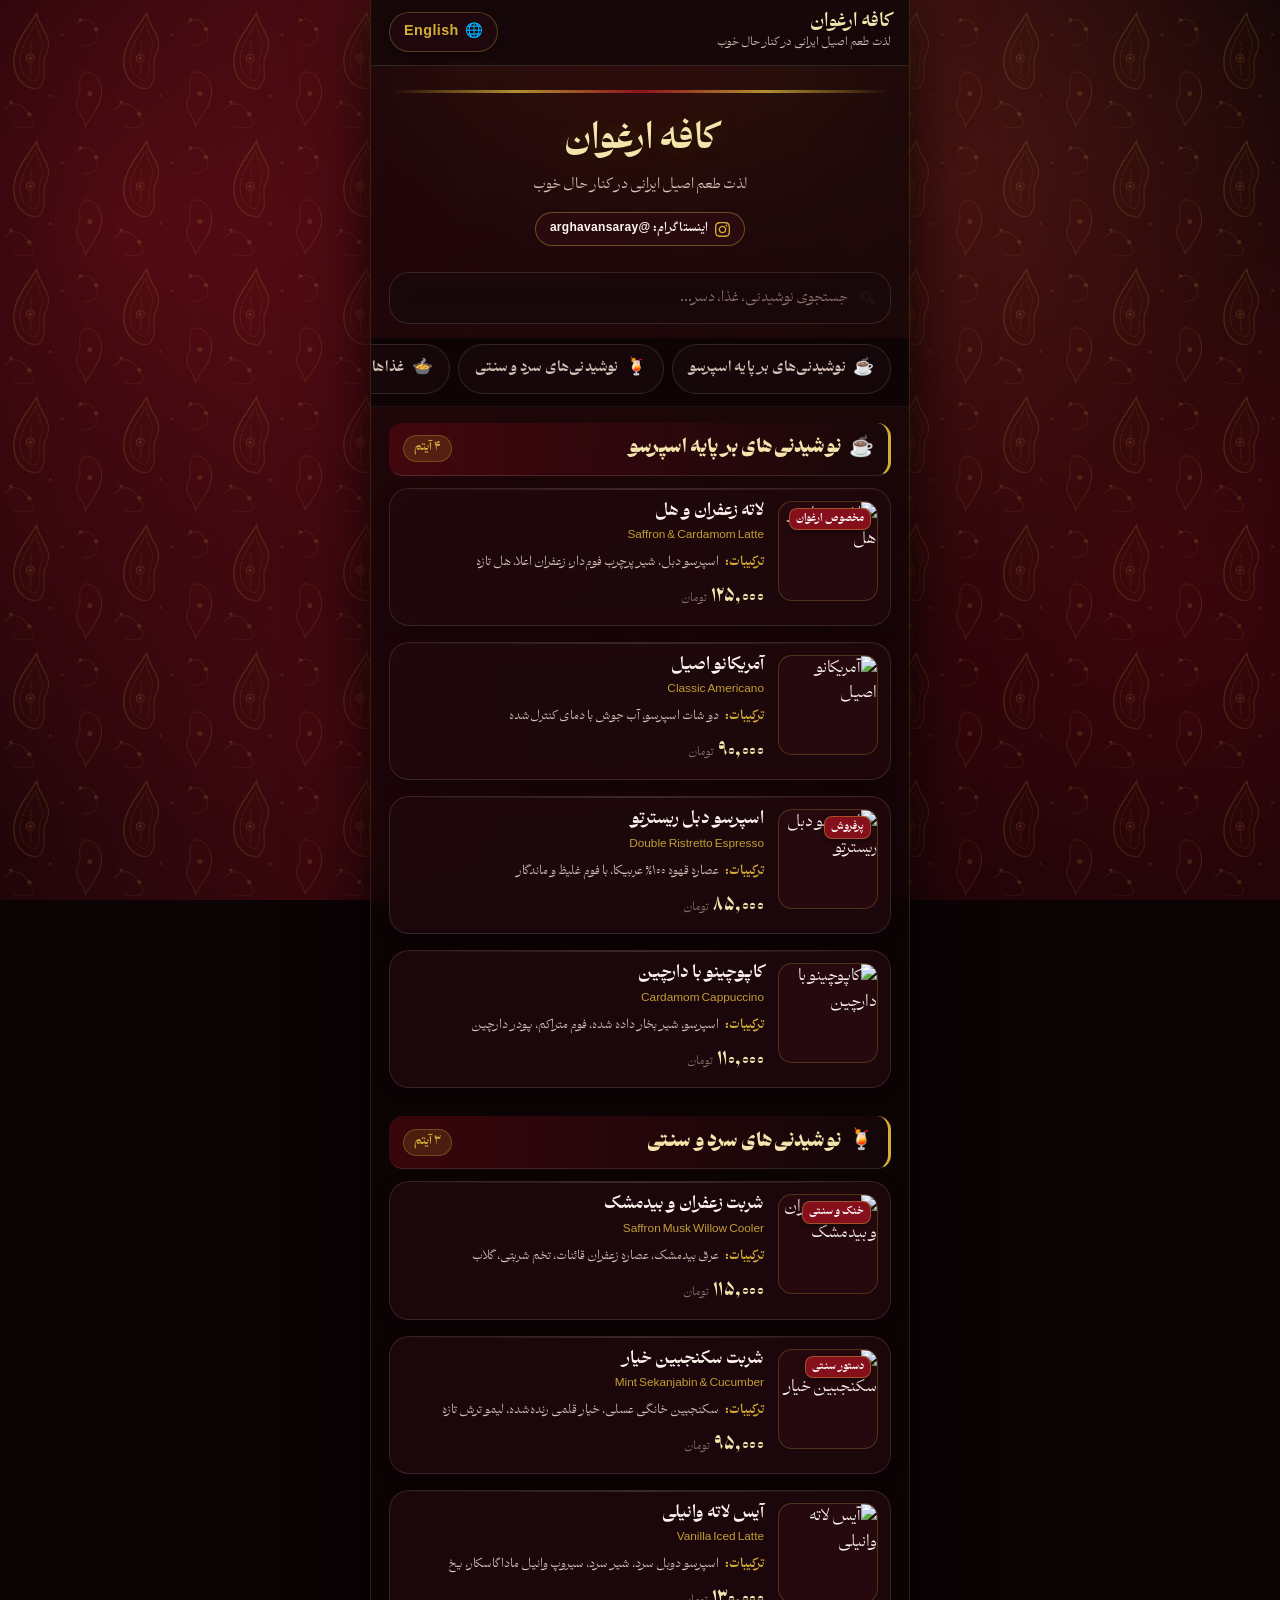
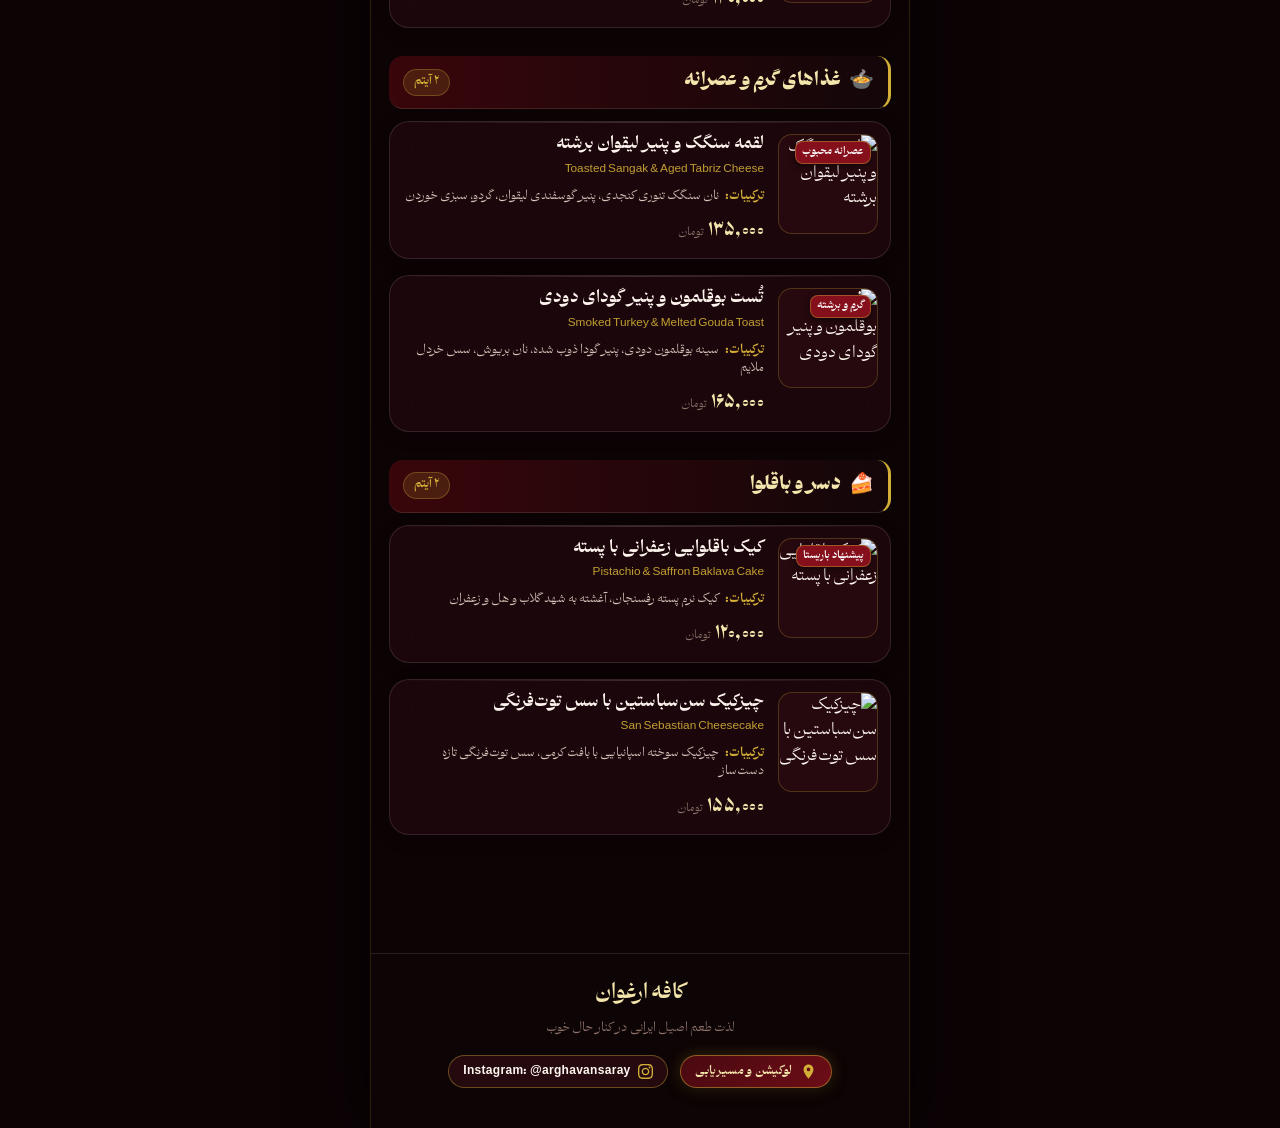
==== index.html @ 15cadba4 "first commit" ====
<!DOCTYPE html>
<html lang="fa" dir="rtl">

<head>
  <meta charset="UTF-8">
  <meta name="viewport" content="width=device-width, initial-scale=1.0, maximum-scale=1.0, user-scalable=no">
  <title>کافه ارغوان</title>
  <meta name="description"
    content="منوی دیجیتال کافه ارغوان با الهام از اصالت فرش لاکی و هنر سنتی ایرانی در قالبی مدرن و شیشه‌ای، دوزبانه">
  <meta name="theme-color" content="#7A0C16">

  <link rel="stylesheet" href="style.css">
</head>

<body>

  <!-- Persian Carpet Subtle Background Texture & Ambient Glow -->
  <div class="carpet-pattern-overlay"></div>
  <div class="toranj-glow"></div>

  <!-- Mobile-First App Container -->
  <div class="app-container">

    <!-- Top Sticky Bar (فقط سوییچ زبان و برند، بدون هیچ دکمه ادمینی) -->
    <header class="top-nav" id="topNav">
      <div class="brand-minimal">
        <div>
          <div class="brand-title display-title" id="brandTitle">کافه ارغوان</div>
          <div class="brand-subtitle" id="brandSubtitle">طعم اصیل ایرانی در قالبی نوین</div>
        </div>
      </div>

      <div class="nav-actions">
        <!-- Bilingual Switcher -->
        <button class="btn-glass lang-toggle-btn" id="langToggleBtn" title="تغییر زبان / Switch Language">
          English
        </button>
      </div>
    </header>

    <!-- Hero Showcase Section -->
    <section class="hero-section">
      <div class="hero-carpet-border"></div>

      <h1 class="hero-title display-title" id="heroTitle">کافه ارغوان</h1>
      <p class="hero-desc" id="heroDesc">
        لذت طعم اصیل ایرانی در کنار حال خوب
      </p>

      <div class="hero-badges">
        <a href="https://instagram.com/arghavansaray" target="_blank" rel="noopener noreferrer"
          class="info-pill instagram-pill" id="heroInstagramLink" style="text-decoration: none; color: inherit;">
          <svg viewBox="0 0 24 24">
            <path
              d="M12 2.163c3.204 0 3.584.012 4.85.07 3.252.148 4.771 1.691 4.919 4.919.058 1.265.069 1.645.069 4.849 0 3.205-.012 3.584-.069 4.849-.149 3.225-1.664 4.771-4.919 4.919-1.266.058-1.644.07-4.85.07-3.204 0-3.584-.012-4.849-.07-3.26-.149-4.771-1.699-4.919-4.92-.058-1.265-.07-1.644-.07-4.849 0-3.204.013-3.583.07-4.849.149-3.227 1.664-4.771 4.919-4.919 1.266-.057 1.645-.069 4.849-.069zm0-2.163c-3.259 0-3.667.014-4.947.072-4.358.2-6.78 2.618-6.98 6.98-.059 1.281-.073 1.689-.073 4.948 0 3.259.014 3.668.072 4.948.2 4.358 2.618 6.78 6.98 6.98 1.281.058 1.689.072 4.948.072 3.259 0 3.668-.014 4.948-.072 4.354-.2 6.782-2.618 6.979-6.98.059-1.28.073-1.689.073-4.948 0-3.259-.014-3.667-.072-4.947-.196-4.354-2.617-6.78-6.979-6.98-1.281-.059-1.69-.073-4.949-.073zm0 5.838c-3.403 0-6.162 2.759-6.162 6.162s2.759 6.163 6.162 6.163 6.162-2.759 6.162-6.163c0-3.403-2.759-6.162-6.162-6.162zm0 10.162c-2.209 0-4-1.79-4-4 0-2.209 1.791-4 4-4s4 1.791 4 4c0 2.21-1.791 4-4 4zm6.406-11.845c-.796 0-1.441.645-1.441 1.44s.645 1.44 1.441 1.44c.795 0 1.439-.645 1.439-1.44s-.644-1.44-1.439-1.44z" />
          </svg>
          <span id="heroInstagramText">اینستاگرام: arghavansaray@</span>
        </a>
      </div>
    </section>

    <!-- Search Input Bar -->
    <div class="search-container">
      <div class="search-input-wrapper">
        <svg viewBox="0 0 24 24">
          <path
            d="M15.5 14h-.79l-.28-.27A6.471 6.471 0 0 0 16 9.5 6.5 6.5 0 1 0 9.5 16c1.61 0 3.09-.59 4.23-1.57l.27.28v.79l5 4.99L20.49 19l-4.99-5zm-6 0C7.01 14 5 11.99 5 9.5S7.01 5 9.5 5 14 7.01 14 9.5 11.99 14 9.5 14z" />
        </svg>
        <input type="text" id="searchInput" class="search-input" placeholder="جستجوی نوشیدنی، غذا، دسر..."
          autocomplete="off">
        <button class="search-clear-btn" id="searchClearBtn" title="پاک کردن جستجو">✕</button>
      </div>
    </div>

    <!-- Sticky Horizontal Category Navigation (Smooth scroll to section) -->
    <div class="categories-wrapper">
      <div class="categories-scroll" id="categoriesScroll">
        <!-- Rendered dynamically -->
      </div>
    </div>

    <!-- Main Categorized Menu Sections (همه محصولات زیر دسته اختصاصی خود در صفحه اصلی) -->
    <main class="menu-section" id="menuSectionsContainer">
      <!-- Injected by app.js grouped by category -->
    </main>

    <!-- Footer Information -->
    <footer class="footer-section">
      <div class="footer-logo display-title">کافه ارغوان</div>
      <p class="footer-info" id="footerNote">لذت طعم اصیل ایرانی در کنار حال خوب</p>
      <div class="footer-links">
        <a href="https://maps.app.goo.gl/wM8R81JvMeoYVUBDA?g_st=ac" target="_blank" rel="noopener noreferrer"
          class="info-pill location-pill" style="text-decoration: none;" id="footerLocationBtn">
          <svg viewBox="0 0 24 24">
            <path d="M12 2C8.13 2 5 5.13 5 9c0 5.25 7 13 7 13s7-7.75 7-13c0-3.87-3.13-7-7-7zm0 9.5c-1.38 0-2.5-1.12-2.5-2.5s1.12-2.5 2.5-2.5 2.5 1.12 2.5 2.5-1.12 2.5-2.5 2.5z"/>
          </svg>
          <span id="footerLocationText">مسیریابی و لوکیشن کافه</span>
        </a>
        <a href="https://instagram.com/arghavansaray" target="_blank" rel="noopener noreferrer"
          class="info-pill instagram-pill" style="text-decoration: none; color: inherit;">
          <svg viewBox="0 0 24 24">
            <path
              d="M12 2.163c3.204 0 3.584.012 4.85.07 3.252.148 4.771 1.691 4.919 4.919.058 1.265.069 1.645.069 4.849 0 3.205-.012 3.584-.069 4.849-.149 3.225-1.664 4.771-4.919 4.919-1.266.058-1.644.07-4.85.07-3.204 0-3.584-.012-4.849-.07-3.26-.149-4.771-1.699-4.919-4.92-.058-1.265-.07-1.644-.07-4.849 0-3.204.013-3.583.07-4.849.149-3.227 1.664-4.771 4.919-4.919 1.266-.057 1.645-.069 4.849-.069zm0-2.163c-3.259 0-3.667.014-4.947.072-4.358.2-6.78 2.618-6.98 6.98-.059 1.281-.073 1.689-.073 4.948 0 3.259.014 3.668.072 4.948.2 4.358 2.618 6.78 6.98 6.98 1.281.058 1.689.072 4.948.072 3.259 0 3.668-.014 4.948-.072 4.354-.2 6.782-2.618 6.979-6.98.059-1.28.073-1.689.073-4.948 0-3.259-.014-3.667-.072-4.947-.196-4.354-2.617-6.78-6.979-6.98-1.281-.059-1.69-.073-4.949-.073zm0 5.838c-3.403 0-6.162 2.759-6.162 6.162s2.759 6.163 6.162 6.163 6.162-2.759 6.162-6.163c0-3.403-2.759-6.162-6.162-6.162zm0 10.162c-2.209 0-4-1.79-4-4 0-2.209 1.791-4 4-4s4 1.791 4 4c0 2.21-1.791 4-4 4zm6.406-11.845c-.796 0-1.441.645-1.441 1.44s.645 1.44 1.441 1.44c.795 0 1.439-.645 1.439-1.44s-.644-1.44-1.439-1.44z" />
          </svg>
          <span id="footerInstagramText">Instagram: @arghavansaray</span>
        </a>
      </div>
    </footer>

  </div>

  <!-- Toast Notification Container -->
  <div class="toast-container" id="toastContainer"></div>

  <!-- Scripts -->
  <script src="data.js"></script>
  <script src="app.js"></script>
</body>

</html>
---- style.css ----
/* ==========================================================================
   Café Arghavan - Custom Local Font Families (Abar Font Suite)
   ========================================================================== */

@font-face {
  font-family: 'Abar';
  src: url('font/AbarHighNoEn-Regular.woff2') format('woff2');
  font-weight: 400;
  font-style: normal;
  font-display: swap;
}

@font-face {
  font-family: 'Abar';
  src: url('font/AbarHighNoEn-Bold.woff2') format('woff2');
  font-weight: 700;
  font-style: normal;
  font-display: swap;
}

@font-face {
  font-family: 'Abar';
  src: url('font/AbarHighNoEn-ExtraBold.woff2') format('woff2');
  font-weight: 800;
  font-style: normal;
  font-display: swap;
}

@font-face {
  font-family: 'Abar';
  src: url('font/AbarHighNoEn-Black.woff2') format('woff2');
  font-weight: 900;
  font-style: normal;
  font-display: swap;
}

:root {
  /* Color Palette: Persian Lacquer Rug (فرش لاکی), Crimson & Antique Gold */
  --lacquer-deep: #380307;
  --lacquer-rich: #650912;
  --lacquer-primary: #85101c;
  --lacquer-crimson: #a31524;
  --lacquer-glow: rgba(163, 21, 36, 0.45);
  
  --gold-antique: #D4AF37;
  --gold-light: #F3E5AB;
  --gold-glow: rgba(212, 175, 55, 0.35);
  --gold-border: rgba(212, 175, 55, 0.3);

  --dark-bg: #0d0405;
  --dark-surface: #150608;
  --dark-card: rgba(28, 8, 12, 0.72);
  --dark-glass: rgba(38, 10, 16, 0.65);
  --glass-stroke: rgba(255, 235, 220, 0.12);
  --glass-highlight: rgba(255, 255, 255, 0.08);

  --text-main: #FFF7F0;
  --text-muted: #D8C3BA;
  --text-faint: #8E736A;
  
  --badge-bg: rgba(163, 21, 36, 0.88);
  --badge-text: #FFF3EB;

  --radius-sm: 8px;
  --radius-md: 14px;
  --radius-lg: 20px;
  --radius-xl: 28px;
  --radius-full: 9999px;

  /* Exclusive Custom Fonts */
  --font-fa: 'Abar', -apple-system, BlinkMacSystemFont, 'Segoe UI', sans-serif;
  --font-en: 'Abar', -apple-system, BlinkMacSystemFont, 'Segoe UI', sans-serif;
  --font-display-fa: 'Abar', -apple-system, BlinkMacSystemFont, sans-serif;
  --font-display-en: 'Abar', -apple-system, BlinkMacSystemFont, sans-serif;

  --shadow-subtle: 0 4px 20px rgba(0, 0, 0, 0.4);
  --shadow-glass: 0 8px 32px 0 rgba(0, 0, 0, 0.55);
  --shadow-glow: 0 0 25px rgba(163, 21, 36, 0.35);
  --shadow-gold-glow: 0 0 15px rgba(212, 175, 55, 0.25);

  --transition-fast: 0.2s cubic-bezier(0.4, 0, 0.2, 1);
  --transition-normal: 0.35s cubic-bezier(0.4, 0, 0.2, 1);
  --transition-spring: 0.5s cubic-bezier(0.175, 0.885, 0.32, 1.275);
}

/* Base Reset & Typography */
* {
  margin: 0;
  padding: 0;
  box-sizing: border-box;
  -webkit-tap-highlight-color: transparent;
}

html {
  font-size: 16px;
  scroll-behavior: smooth;
}

body {
  background-color: #0c0305;
  color: var(--text-main);
  font-family: var(--font-fa);
  line-height: 1.6;
  min-height: 100vh;
  overflow-x: hidden;
  position: relative;
  background-image: 
    radial-gradient(circle at 50% 0%, rgba(168, 24, 40, 0.45) 0%, transparent 60%),
    radial-gradient(circle at 10% 25%, rgba(133, 16, 28, 0.5) 0%, transparent 45%),
    radial-gradient(circle at 90% 65%, rgba(101, 9, 18, 0.55) 0%, transparent 50%),
    radial-gradient(circle at 30% 85%, rgba(150, 18, 32, 0.4) 0%, transparent 55%),
    radial-gradient(circle at 75% 20%, rgba(212, 175, 55, 0.1) 0%, transparent 40%);
  background-attachment: fixed;
}

/* Persian Termeh Pattern Overlay (پترن اصیل پارچه ترمه یزد، بته جقه با سِروِ خمیده و گل‌های ختایی طلایی بر بستر لاکی) */
.carpet-pattern-overlay {
  position: fixed;
  top: 0;
  left: 0;
  right: 0;
  bottom: 0;
  pointer-events: none;
  z-index: 0;
  opacity: 0.16;
  background-image: url("data:image/svg+xml,%3Csvg width='120' height='140' viewBox='0 0 120 140' xmlns='http://www.w3.org/2000/svg'%3E%3Cdefs%3E%3ClinearGradient id='goldGlow' x1='0%25' y1='0%25' x2='100%25' y2='100%25'%3E%3Cstop offset='0%25' stop-color='%23F5D061' /%3E%3Cstop offset='50%25' stop-color='%23D4AF37' /%3E%3Cstop offset='100%25' stop-color='%23AA7A1E' /%3E%3C/linearGradient%3E%3C/defs%3E%3Cg fill='none' stroke='url(%23goldGlow)' stroke-linecap='round' stroke-linejoin='round'%3E%3C!-- Main Boteh Jegheh 1 --%3E%3Cg transform='translate(15, 12)'%3E%3Cpath d='M25,85 C10,85 0,72 0,55 C0,34 16,18 25,2 C27,20 45,28 35,48 C30,58 35,68 33,74 C31,80 28,85 25,85 Z' stroke-width='1.5' fill='rgba(212,175,55,0.06)' /%3E%3C!-- Inner Paisley Curvature --%3E%3Cpath d='M24,76 C14,76 7,66 7,54 C7,38 18,25 24,12 C25,24 36,32 29,48 C26,55 29,64 28,68 C27,72 25,76 24,76 Z' stroke-width='1' stroke-dasharray='3,2' opacity='0.85' /%3E%3C!-- Core Rosette --%3E%3Ccircle cx='18' cy='52' r='4.5' fill='rgba(224,49,68,0.35)' stroke-width='1.2' /%3E%3Ccircle cx='18' cy='52' r='1.5' fill='%23F5D061' /%3E%3Cpath d='M18,34 Q21,42 18,46' stroke-width='1' opacity='0.7' /%3E%3Cpath d='M18,58 Q20,66 18,70' stroke-width='1' opacity='0.7' /%3E%3C/g%3E%3C!-- Alternating Inverted Smaller Boteh --%3E%3Cg transform='translate(75, 75) scale(0.72) rotate(180 25 45)'%3E%3Cpath d='M25,85 C10,85 0,72 0,55 C0,34 16,18 25,2 C27,20 45,28 35,48 C30,58 35,68 33,74 C31,80 28,85 25,85 Z' stroke-width='1.4' fill='rgba(180,25,45,0.18)' /%3E%3Ccircle cx='18' cy='52' r='3.5' fill='%23D4AF37' stroke-width='1' /%3E%3C/g%3E%3C!-- Delicate Persian Floral & Eslimi Vine Sprigs --%3E%3Cpath d='M85,25 Q98,15 105,32 T90,50' stroke-width='1.1' opacity='0.65' /%3E%3Ccircle cx='105' cy='32' r='2' fill='%23F5D061' /%3E%3Ccircle cx='88' cy='22' r='1.5' fill='%23F5D061' /%3E%3Cpath d='M5,120 Q18,105 32,125 T15,138' stroke-width='1.1' opacity='0.65' /%3E%3Ccircle cx='32' cy='125' r='2' fill='%23F5D061' /%3E%3Ccircle cx='12' cy='112' r='1.5' fill='%23F5D061' /%3E%3C!-- Subtle Termeh Dot Accents --%3E%3Ccircle cx='68' cy='38' r='1' fill='%23F5D061' opacity='0.8' /%3E%3Ccircle cx='55' cy='105' r='1' fill='%23F5D061' opacity='0.8' /%3E%3C/g%3E%3C/svg%3E");
  background-size: 110px 128px;
}

/* Persian Toranj Top Glow */
.toranj-glow {
  position: fixed;
  top: -120px;
  left: 50%;
  transform: translateX(-50%);
  width: 580px;
  height: 340px;
  background: radial-gradient(ellipse at center, rgba(185, 22, 42, 0.5) 0%, rgba(212, 175, 55, 0.18) 45%, transparent 70%);
  filter: blur(48px);
  pointer-events: none;
  z-index: 0;
}

/* Language direction attributes */
body[dir="ltr"] {
  font-family: var(--font-en);
}

body[dir="ltr"] .display-title {
  font-family: var(--font-display-en);
  letter-spacing: 1px;
}

body[dir="rtl"] .display-title {
  font-family: var(--font-display-fa);
}

/* Mobile Application Frame */
.app-container {
  position: relative;
  z-index: 1;
  max-width: 540px; /* Perfect golden ratio for mobile & tablet presentation */
  margin: 0 auto;
  min-height: 100vh;
  display: flex;
  flex-direction: column;
  box-shadow: 0 0 60px rgba(0, 0, 0, 0.85);
  background: rgba(14, 5, 6, 0.7);
  backdrop-filter: blur(10px);
  -webkit-backdrop-filter: blur(10px);
  border-left: 1px solid rgba(212, 175, 55, 0.15);
  border-right: 1px solid rgba(212, 175, 55, 0.15);
}

/* Top Sticky Navigation Bar */
.top-nav {
  position: sticky;
  top: 0;
  z-index: 40;
  padding: 12px 18px;
  display: flex;
  align-items: center;
  justify-content: space-between;
  background: rgba(23, 9, 11, 0.85);
  backdrop-filter: blur(20px);
  -webkit-backdrop-filter: blur(20px);
  border-bottom: 1px solid var(--glass-stroke);
  transition: var(--transition-normal);
}

.top-nav.scrolled {
  border-bottom-color: var(--gold-border);
  box-shadow: var(--shadow-glass);
}

.brand-minimal {
  display: flex;
  align-items: center;
  gap: 10px;
}

.toranj-icon-badge {
  width: 38px;
  height: 38px;
  border-radius: var(--radius-md);
  background: linear-gradient(135deg, var(--lacquer-rich), var(--lacquer-deep));
  border: 1px solid var(--gold-antique);
  display: flex;
  align-items: center;
  justify-content: center;
  box-shadow: var(--shadow-gold-glow);
}

.toranj-icon-badge svg {
  width: 22px;
  height: 22px;
  fill: var(--gold-antique);
}

.brand-title {
  font-size: 1.15rem;
  font-weight: 700;
  color: var(--gold-light);
  line-height: 1.2;
}

.brand-subtitle {
  font-size: 0.72rem;
  color: var(--text-muted);
}

.nav-actions {
  display: flex;
  align-items: center;
  gap: 8px;
}

/* Modern Glass Buttons */
.btn-glass {
  background: var(--dark-glass);
  border: 1px solid var(--glass-stroke);
  color: var(--text-main);
  padding: 6px 12px;
  border-radius: var(--radius-full);
  font-size: 0.82rem;
  font-weight: 600;
  cursor: pointer;
  display: inline-flex;
  align-items: center;
  gap: 6px;
  backdrop-filter: blur(12px);
  -webkit-backdrop-filter: blur(12px);
  transition: var(--transition-fast);
}

.btn-glass:hover, .btn-glass:active {
  background: rgba(148, 19, 32, 0.4);
  border-color: var(--gold-antique);
  color: var(--gold-light);
  transform: translateY(-1px);
}

.btn-icon-only {
  width: 38px;
  height: 38px;
  padding: 0;
  justify-content: center;
  border-radius: var(--radius-full);
}

/* Language Switcher Button */
.lang-toggle-btn {
  border-color: var(--gold-border);
  font-family: 'Abar', sans-serif !important;
  font-weight: 700 !important;
  font-size: 0.9rem !important;
  letter-spacing: 0.4px;
  color: var(--gold-antique);
  padding: 6px 14px;
  box-shadow: 0 2px 10px rgba(0, 0, 0, 0.35);
}

.lang-toggle-btn:hover, .lang-toggle-btn:active {
  background: rgba(148, 19, 32, 0.5);
  border-color: var(--gold-antique);
  color: var(--gold-light);
  transform: translateY(-1px);
  box-shadow: var(--shadow-gold-glow);
}

.admin-trigger-btn {
  position: relative;
}

.admin-trigger-btn::after {
  content: '';
  position: absolute;
  top: 4px;
  right: 4px;
  width: 7px;
  height: 7px;
  background: var(--gold-antique);
  border-radius: 50%;
  box-shadow: 0 0 8px var(--gold-antique);
}

/* Hero Section */
.hero-section {
  position: relative;
  padding: 24px 20px 18px;
  text-align: center;
  overflow: hidden;
}

.hero-carpet-border {
  height: 3px;
  width: 100%;
  background: linear-gradient(90deg, 
    transparent 0%, 
    var(--gold-antique) 25%, 
    var(--lacquer-crimson) 50%, 
    var(--gold-antique) 75%, 
    transparent 100%
  );
  margin-bottom: 20px;
  opacity: 0.8;
}

.hero-emblem {
  width: 72px;
  height: 72px;
  margin: 0 auto 12px;
  position: relative;
  display: flex;
  align-items: center;
  justify-content: center;
}

.hero-emblem::before {
  content: '';
  position: absolute;
  inset: 0;
  border-radius: 50%;
  border: 2px dashed var(--gold-border);
  animation: rotateSlow 24s linear infinite;
}

@keyframes rotateSlow {
  from { transform: rotate(0deg); }
  to { transform: rotate(360deg); }
}

.hero-emblem-inner {
  width: 58px;
  height: 58px;
  border-radius: 50%;
  background: radial-gradient(circle, var(--lacquer-rich) 0%, var(--lacquer-deep) 100%);
  border: 1px solid var(--gold-antique);
  display: flex;
  align-items: center;
  justify-content: center;
  box-shadow: var(--shadow-glow);
}

.hero-emblem-inner svg {
  width: 32px;
  height: 32px;
  fill: var(--gold-antique);
}

.hero-title {
  font-size: 2.2rem;
  color: var(--gold-light);
  margin-bottom: 6px;
  text-shadow: 0 2px 10px rgba(0, 0, 0, 0.7), 0 0 20px rgba(212, 175, 55, 0.3);
}

.hero-desc {
  font-size: 0.9rem;
  color: var(--text-muted);
  max-width: 340px;
  margin: 0 auto 16px;
  line-height: 1.5;
}

/* Quick Info Badges in Hero */
.hero-badges {
  display: flex;
  justify-content: center;
  flex-wrap: wrap;
  gap: 8px;
  margin-top: 10px;
}

.info-pill {
  font-size: 0.75rem;
  background: rgba(30, 10, 14, 0.7);
  border: 1px solid var(--glass-stroke);
  padding: 6px 14px;
  border-radius: var(--radius-full);
  color: var(--text-muted);
  display: inline-flex;
  align-items: center;
  gap: 7px;
  transition: var(--transition-fast);
}

.info-pill svg {
  width: 15px;
  height: 15px;
  fill: var(--gold-antique);
  transition: var(--transition-fast);
}

.instagram-pill {
  border-color: rgba(212, 175, 55, 0.4);
  background: rgba(45, 12, 18, 0.75);
  font-weight: 700;
  color: var(--gold-light);
  letter-spacing: 0.3px;
}

.instagram-pill:hover, .instagram-pill:active {
  background: linear-gradient(135deg, rgba(148, 19, 32, 0.8), rgba(212, 175, 55, 0.3));
  border-color: var(--gold-antique);
  color: #fff;
  transform: translateY(-2px);
  box-shadow: var(--shadow-glow);
}

.instagram-pill:hover svg {
  fill: #fff;
  transform: scale(1.1);
}

/* Search Bar Area */
.search-container {
  padding: 8px 18px 14px;
}

.search-input-wrapper {
  position: relative;
  display: flex;
  align-items: center;
}

.search-input-wrapper svg {
  position: absolute;
  width: 18px;
  height: 18px;
  fill: var(--text-faint);
  transition: var(--transition-fast);
}

body[dir="rtl"] .search-input-wrapper svg {
  right: 14px;
}

body[dir="ltr"] .search-input-wrapper svg {
  left: 14px;
}

.search-input {
  width: 100%;
  background: rgba(28, 10, 14, 0.7);
  border: 1px solid var(--glass-stroke);
  border-radius: var(--radius-lg);
  color: var(--text-main);
  font-size: 0.9rem;
  padding: 12px 42px;
  outline: none;
  backdrop-filter: blur(12px);
  -webkit-backdrop-filter: blur(12px);
  transition: var(--transition-fast);
  font-family: inherit;
}

.search-input:focus {
  border-color: var(--gold-antique);
  background: rgba(35, 12, 17, 0.9);
  box-shadow: 0 0 15px rgba(212, 175, 55, 0.2);
}

.search-input::placeholder {
  color: var(--text-faint);
}

.search-clear-btn {
  position: absolute;
  background: none;
  border: none;
  color: var(--text-faint);
  cursor: pointer;
  display: none;
  font-size: 1rem;
  padding: 4px 8px;
}

body[dir="rtl"] .search-clear-btn {
  left: 10px;
}

body[dir="ltr"] .search-clear-btn {
  right: 10px;
}

/* Categories Slider */
.categories-wrapper {
  position: sticky;
  top: 63px;
  z-index: 30;
  background: rgba(14, 5, 6, 0.88);
  backdrop-filter: blur(16px);
  -webkit-backdrop-filter: blur(16px);
  padding: 6px 0 12px;
  border-bottom: 1px solid rgba(255, 255, 255, 0.05);
}

.categories-scroll {
  display: flex;
  gap: 8px;
  overflow-x: auto;
  padding: 0 18px;
  scrollbar-width: none;
  -webkit-overflow-scrolling: touch;
}

.categories-scroll::-webkit-scrollbar {
  display: none;
}

.cat-pill {
  flex-shrink: 0;
  display: flex;
  align-items: center;
  gap: 7px;
  background: rgba(28, 10, 14, 0.7);
  border: 1px solid var(--glass-stroke);
  color: var(--text-muted);
  padding: 9px 16px;
  border-radius: var(--radius-full);
  font-family: 'Abar', sans-serif !important;
  font-size: 0.88rem;
  font-weight: 700;
  letter-spacing: 0.2px;
  cursor: pointer;
  transition: var(--transition-normal);
  white-space: nowrap;
}

.cat-pill .cat-icon {
  font-size: 1.05rem;
  display: inline-flex;
  align-items: center;
  justify-content: center;
}

.cat-pill .cat-icon img,
.cat-pill .cat-icon svg {
  width: 20px;
  height: 20px;
  object-fit: contain;
}

.cat-header-icon {
  font-size: 1.25rem;
  display: inline-flex;
  align-items: center;
  justify-content: center;
}

.cat-header-icon img,
.cat-header-icon svg {
  width: 24px;
  height: 24px;
  object-fit: contain;
}

.cat-pill:hover {
  border-color: rgba(212, 175, 55, 0.4);
  color: var(--text-main);
  background: rgba(45, 15, 22, 0.8);
}

.cat-pill.active {
  background: linear-gradient(135deg, var(--lacquer-rich), var(--lacquer-primary));
  border-color: var(--gold-antique);
  color: var(--gold-light);
  box-shadow: var(--shadow-glow);
  font-weight: 900;
}

/* Menu Items List */
.menu-section {
  padding: 16px 18px 90px;
  flex: 1;
}

.section-header {
  display: flex;
  align-items: center;
  justify-content: space-between;
  margin-bottom: 16px;
  padding-bottom: 8px;
  border-bottom: 1px dashed rgba(212, 175, 55, 0.2);
}

.section-title {
  font-size: 1.25rem;
  color: var(--gold-light);
  font-weight: 700;
}

.items-counter {
  font-size: 0.75rem;
  color: var(--gold-antique);
  background: rgba(212, 175, 55, 0.1);
  border: 1px solid var(--gold-border);
  padding: 2px 8px;
  border-radius: var(--radius-full);
}

.items-grid {
  display: flex;
  flex-direction: column;
  gap: 16px;
}

/* Glassmorphic Item Card */
.menu-card {
  position: relative;
  background: var(--dark-glass);
  border: 1px solid var(--glass-stroke);
  border-radius: var(--radius-lg);
  padding: 12px;
  display: flex;
  gap: 14px;
  backdrop-filter: blur(14px);
  -webkit-backdrop-filter: blur(14px);
  transition: var(--transition-fast);
  cursor: pointer;
  overflow: hidden;
  box-shadow: 0 4px 16px rgba(0, 0, 0, 0.25);
}

.menu-card::before {
  content: '';
  position: absolute;
  top: 0;
  left: 0;
  right: 0;
  height: 1px;
  background: linear-gradient(90deg, transparent, rgba(255, 255, 255, 0.15), transparent);
}

.menu-card:hover, .menu-card:active {
  border-color: var(--gold-border);
  transform: translateY(-2px);
  box-shadow: 0 8px 24px rgba(122, 12, 22, 0.35);
  background: rgba(36, 12, 17, 0.75);
}

.card-img-wrapper {
  position: relative;
  width: 100px;
  height: 100px;
  flex-shrink: 0;
  border-radius: var(--radius-md);
  overflow: hidden;
  border: 1px solid rgba(212, 175, 55, 0.25);
  background: #25090e;
}

.card-img {
  width: 100%;
  height: 100%;
  object-fit: cover;
  transition: transform 0.6s ease;
}

.menu-card:hover .card-img {
  transform: scale(1.08);
}

.card-badge {
  position: absolute;
  top: 6px;
  right: 6px;
  background: var(--lacquer-primary);
  color: #fff;
  font-size: 0.65rem;
  font-weight: 600;
  padding: 2px 6px;
  border-radius: var(--radius-sm);
  box-shadow: 0 2px 6px rgba(0,0,0,0.5);
  border: 1px solid rgba(212, 175, 55, 0.4);
}

body[dir="ltr"] .card-badge {
  right: auto;
  left: 6px;
}

/* Category Sections Grouping */
.category-group {
  margin-bottom: 28px;
}

.category-header-banner {
  display: flex;
  align-items: center;
  justify-content: space-between;
  padding: 10px 14px;
  background: linear-gradient(90deg, rgba(122, 12, 22, 0.4), rgba(26, 9, 13, 0.6));
  border-right: 3px solid var(--gold-antique);
  border-radius: var(--radius-md);
  margin-bottom: 12px;
  border-bottom: 1px solid var(--glass-stroke);
}

body[dir="ltr"] .category-header-banner {
  border-right: none;
  border-left: 3px solid var(--gold-antique);
}

.category-header-title {
  display: flex;
  align-items: center;
  gap: 8px;
}

.cat-header-icon {
  font-size: 1.25rem;
}

.category-header-title h2 {
  font-family: 'Abar', sans-serif !important;
  font-size: 1.15rem;
  color: var(--gold-light);
  font-weight: 900;
  letter-spacing: 0.2px;
}

.category-count-badge {
  font-family: 'Abar', sans-serif !important;
  font-size: 0.74rem;
  font-weight: 700;
  color: var(--gold-antique);
  background: rgba(212, 175, 55, 0.14);
  border: 1px solid var(--gold-border);
  padding: 3px 10px;
  border-radius: var(--radius-full);
}

/* Static View Card (No Popup) */
.menu-card.static-view {
  cursor: default;
}

.menu-card.static-view:hover {
  transform: translateY(-2px);
}

.card-ingredients {
  font-size: 0.78rem;
  color: var(--text-muted);
  line-height: 1.45;
  margin: 6px 0 8px;
}

.ing-label {
  color: var(--gold-antique);
  font-weight: 600;
  margin-left: 4px;
}

body[dir="ltr"] .ing-label {
  margin-left: 0;
  margin-right: 4px;
}

.card-content {
  flex: 1;
  display: flex;
  flex-direction: column;
  justify-content: space-between;
  min-width: 0;
}

.card-title-row {
  margin-bottom: 2px;
}

.card-title {
  font-size: 1.05rem;
  font-weight: 700;
  color: #FFF5EE;
  line-height: 1.4;
  margin-bottom: 3px;
  word-break: break-word;
  white-space: normal;
}

.card-subtitle {
  font-size: 0.74rem;
  color: var(--gold-antique);
  opacity: 0.9;
  font-family: var(--font-en);
}

body[dir="ltr"] .card-subtitle {
  font-family: var(--font-fa);
}

.card-footer {
  display: flex;
  align-items: center;
  justify-content: space-between;
  margin-top: auto;
  padding-top: 4px;
}

.price-tag {
  display: flex;
  align-items: baseline;
  gap: 4px;
}

.price-number {
  font-size: 1.12rem;
  font-weight: 800;
  color: var(--gold-light);
  letter-spacing: 0.5px;
}

.price-currency {
  font-size: 0.72rem;
  color: var(--text-faint);
}

.view-btn {
  display: flex;
  align-items: center;
  justify-content: center;
  width: 28px;
  height: 28px;
  border-radius: 50%;
  background: rgba(148, 19, 32, 0.4);
  border: 1px solid var(--gold-border);
  color: var(--gold-antique);
  transition: var(--transition-fast);
}

.menu-card:hover .view-btn {
  background: var(--lacquer-primary);
  color: #fff;
  transform: scale(1.1);
}

/* Empty State */
.empty-state {
  text-align: center;
  padding: 48px 20px;
  color: var(--text-muted);
}

.empty-state-icon {
  font-size: 3rem;
  margin-bottom: 12px;
  opacity: 0.6;
}

/* Modal System (Glassmorphic Detail & Admin) */
.modal-backdrop {
  position: fixed;
  inset: 0;
  z-index: 100;
  background: rgba(10, 3, 4, 0.85);
  backdrop-filter: blur(14px);
  -webkit-backdrop-filter: blur(14px);
  display: flex;
  align-items: flex-end; /* Bottom sheet on mobile */
  justify-content: center;
  opacity: 0;
  pointer-events: none;
  transition: opacity 0.3s ease;
}

@media (min-width: 600px) {
  .modal-backdrop {
    align-items: center;
    padding: 20px;
  }
}

.modal-backdrop.active {
  opacity: 1;
  pointer-events: auto;
}

.modal-dialog {
  background: rgba(26, 9, 13, 0.95);
  border: 1px solid var(--gold-border);
  border-top-left-radius: var(--radius-xl);
  border-top-right-radius: var(--radius-xl);
  width: 100%;
  max-width: 520px;
  max-height: 90vh;
  overflow-y: auto;
  box-shadow: 0 -10px 40px rgba(0, 0, 0, 0.7);
  transform: translateY(100%);
  transition: transform 0.35s cubic-bezier(0.175, 0.885, 0.32, 1.1);
  display: flex;
  flex-direction: column;
}

@media (min-width: 600px) {
  .modal-dialog {
    border-radius: var(--radius-xl);
    transform: translateY(30px) scale(0.96);
  }
}

.modal-backdrop.active .modal-dialog {
  transform: translateY(0) scale(1);
}

.modal-handle-bar {
  width: 44px;
  height: 4px;
  background: rgba(255, 255, 255, 0.2);
  border-radius: var(--radius-full);
  margin: 10px auto 4px;
}

@media (min-width: 600px) {
  .modal-handle-bar {
    display: none;
  }
}

.modal-header {
  padding: 14px 18px;
  display: flex;
  align-items: center;
  justify-content: space-between;
  border-bottom: 1px solid var(--glass-stroke);
}

.modal-title {
  font-size: 1.15rem;
  color: var(--gold-light);
  font-weight: 700;
}

.modal-close-btn {
  background: rgba(255, 255, 255, 0.08);
  border: none;
  color: var(--text-muted);
  width: 32px;
  height: 32px;
  border-radius: 50%;
  cursor: pointer;
  display: flex;
  align-items: center;
  justify-content: center;
  font-size: 1.2rem;
  transition: var(--transition-fast);
}

.modal-close-btn:hover {
  background: var(--lacquer-primary);
  color: #fff;
}

.modal-body {
  padding: 18px;
  overflow-y: auto;
}

/* Detail Modal Specifics */
.detail-hero-img {
  width: 100%;
  height: 220px;
  border-radius: var(--radius-lg);
  object-fit: cover;
  border: 1px solid var(--gold-border);
  box-shadow: var(--shadow-glass);
  margin-bottom: 16px;
}

.detail-badge-row {
  display: flex;
  gap: 8px;
  margin-bottom: 10px;
}

.detail-title {
  font-size: 1.45rem;
  color: #fff;
  font-weight: 800;
  line-height: 1.3;
}

.detail-sub {
  font-size: 0.95rem;
  color: var(--gold-antique);
  margin-bottom: 16px;
}

.detail-section-label {
  font-size: 0.8rem;
  color: var(--gold-antique);
  text-transform: uppercase;
  letter-spacing: 0.5px;
  font-weight: 700;
  margin-top: 14px;
  margin-bottom: 6px;
  display: flex;
  align-items: center;
  gap: 6px;
}

.detail-desc {
  font-size: 0.92rem;
  color: var(--text-muted);
  line-height: 1.6;
  background: rgba(0,0,0,0.25);
  padding: 12px;
  border-radius: var(--radius-md);
  border: 1px solid var(--glass-stroke);
}

.ingredients-chips {
  display: flex;
  flex-wrap: wrap;
  gap: 6px;
  margin-top: 6px;
}

.ingredient-chip {
  background: rgba(148, 19, 32, 0.25);
  border: 1px solid rgba(212, 175, 55, 0.25);
  color: var(--gold-light);
  font-size: 0.78rem;
  padding: 4px 10px;
  border-radius: var(--radius-full);
}

.detail-price-box {
  margin-top: 20px;
  background: linear-gradient(135deg, rgba(122, 12, 22, 0.5), rgba(30, 10, 14, 0.8));
  border: 1px solid var(--gold-border);
  border-radius: var(--radius-lg);
  padding: 14px 18px;
  display: flex;
  align-items: center;
  justify-content: space-between;
}

/* ==========================================================================
   Admin Panel Design
   ========================================================================== */
.admin-badge-indicator {
  display: inline-flex;
  align-items: center;
  gap: 6px;
  background: rgba(212, 175, 55, 0.15);
  color: var(--gold-antique);
  font-size: 0.72rem;
  padding: 2px 8px;
  border-radius: var(--radius-full);
  border: 1px solid var(--gold-border);
}

.admin-header-actions {
  display: flex;
  gap: 8px;
}

.admin-tabs {
  display: flex;
  gap: 8px;
  border-bottom: 1px solid var(--glass-stroke);
  padding-bottom: 12px;
  margin-bottom: 16px;
}

.admin-tab-btn {
  flex: 1;
  padding: 8px 12px;
  background: rgba(255, 255, 255, 0.04);
  border: 1px solid var(--glass-stroke);
  border-radius: var(--radius-md);
  color: var(--text-muted);
  font-size: 0.82rem;
  font-weight: 600;
  cursor: pointer;
  transition: var(--transition-fast);
  font-family: inherit;
}

.admin-tab-btn.active {
  background: var(--lacquer-primary);
  border-color: var(--gold-antique);
  color: #fff;
  box-shadow: var(--shadow-glow);
}

/* Admin Item Management Row */
.admin-items-list {
  display: flex;
  flex-direction: column;
  gap: 10px;
  max-height: 52vh;
  overflow-y: auto;
  padding-right: 4px;
}

.admin-item-card {
  display: flex;
  align-items: center;
  justify-content: space-between;
  background: rgba(18, 6, 9, 0.85);
  border: 1px solid var(--glass-stroke);
  border-radius: var(--radius-md);
  padding: 10px 12px;
  gap: 12px;
}

.admin-item-card:hover {
  border-color: rgba(212, 175, 55, 0.35);
}

.admin-item-left {
  display: flex;
  align-items: center;
  gap: 10px;
  min-width: 0;
  flex: 1;
}

.admin-thumb-preview {
  width: 48px;
  height: 48px;
  border-radius: var(--radius-sm);
  object-fit: cover;
  border: 1px solid var(--gold-border);
  flex-shrink: 0;
  background: #250a0e;
}

.admin-item-meta {
  min-width: 0;
}

.admin-item-title {
  font-size: 0.88rem;
  font-weight: 700;
  color: #fff;
  overflow: hidden;
  text-overflow: ellipsis;
  white-space: nowrap;
}

.admin-item-sub {
  font-size: 0.72rem;
  color: var(--gold-antique);
  margin-top: 1px;
}

.admin-item-price {
  font-size: 0.78rem;
  color: var(--text-muted);
}

.admin-item-btns {
  display: flex;
  gap: 6px;
  flex-shrink: 0;
}

.btn-action-sm {
  width: 32px;
  height: 32px;
  border-radius: var(--radius-sm);
  display: flex;
  align-items: center;
  justify-content: center;
  border: 1px solid var(--glass-stroke);
  cursor: pointer;
  transition: var(--transition-fast);
}

.btn-edit {
  background: rgba(212, 175, 55, 0.15);
  color: var(--gold-antique);
  border-color: var(--gold-border);
}

.btn-edit:hover {
  background: var(--gold-antique);
  color: #120507;
}

.btn-delete {
  background: rgba(255, 50, 50, 0.12);
  color: #ff6b6b;
  border-color: rgba(255, 80, 80, 0.3);
}

.btn-delete:hover {
  background: #ff4757;
  color: #fff;
}

.btn-order-move {
  background: rgba(212, 175, 55, 0.08);
  color: var(--gold-light);
  border-color: rgba(212, 175, 55, 0.25);
  font-size: 0.75rem;
}

.btn-order-move:hover:not(:disabled) {
  background: rgba(212, 175, 55, 0.25);
  border-color: var(--gold-antique);
  transform: scale(1.05);
}

.btn-order-move:disabled {
  opacity: 0.25;
  cursor: not-allowed;
  border-color: transparent;
}

/* Drag and Drop Visual Feedback */
.admin-item-card {
  user-select: none;
  transition: transform 0.18s ease, background 0.18s ease, border-color 0.18s ease, box-shadow 0.18s ease;
}

.admin-item-card.dragging {
  opacity: 0.45;
  transform: scale(0.98);
  border: 1px dashed var(--gold-antique);
  background: rgba(74, 4, 10, 0.5);
}

.admin-item-card.drag-over {
  border-color: var(--gold-antique);
  background: rgba(122, 12, 22, 0.45);
  box-shadow: 0 0 14px rgba(212, 175, 55, 0.35);
  transform: translateY(-2px);
}

.drag-handle {
  cursor: grab;
  color: var(--gold-antique);
  opacity: 0.6;
  font-size: 1.1rem;
  padding: 4px 6px;
  display: flex;
  align-items: center;
  justify-content: center;
  border-radius: var(--radius-sm);
  transition: var(--transition-fast);
}

.drag-handle:hover,
.admin-item-card:hover .drag-handle {
  opacity: 1;
  background: rgba(212, 175, 55, 0.15);
}

.admin-item-card:active .drag-handle {
  cursor: grabbing;
}

/* Category Filter in Admin Items Tab */
.admin-filter-bar {
  display: flex;
  align-items: center;
  gap: 10px;
  background: rgba(24, 8, 11, 0.75);
  border: 1px solid var(--glass-stroke);
  padding: 8px 12px;
  border-radius: var(--radius-md);
  margin-bottom: 12px;
}

.admin-filter-label {
  font-size: 0.8rem;
  color: var(--gold-antique);
  font-weight: 700;
  white-space: nowrap;
}

.admin-filter-select {
  flex: 1;
  background: rgba(14, 5, 6, 0.85);
  border: 1px solid var(--gold-border);
  color: var(--text-main);
  padding: 6px 10px;
  border-radius: var(--radius-sm);
  font-family: inherit;
  font-size: 0.84rem;
  outline: none;
}

/* Subtle Scroll & Appearance Animations for Client Menu */
.category-group {
  opacity: 1;
  transition: transform 0.4s cubic-bezier(0.2, 0.8, 0.2, 1), opacity 0.4s ease;
}

.menu-card {
  transition: transform 0.25s cubic-bezier(0.2, 0.8, 0.2, 1), border-color 0.25s ease, box-shadow 0.25s ease, background 0.25s ease;
}

.cat-pill {
  scroll-margin-inline: 20px;
}

/* Admin Form Elements */
.form-group {
  margin-bottom: 14px;
}

.form-label {
  display: block;
  font-size: 0.8rem;
  font-weight: 600;
  color: var(--gold-light);
  margin-bottom: 6px;
}

.form-row-2 {
  display: grid;
  grid-template-columns: 1fr 1fr;
  gap: 10px;
}

.form-input, .form-textarea, .form-select {
  width: 100%;
  background: rgba(14, 4, 6, 0.8);
  border: 1px solid var(--glass-stroke);
  border-radius: var(--radius-md);
  padding: 10px 12px;
  color: #fff;
  font-family: inherit;
  font-size: 0.85rem;
  outline: none;
  transition: var(--transition-fast);
}

.form-input:focus, .form-textarea:focus, .form-select:focus {
  border-color: var(--gold-antique);
  box-shadow: 0 0 12px rgba(212, 175, 55, 0.2);
  background: rgba(22, 6, 10, 0.95);
}

.form-textarea {
  min-height: 60px;
  resize: vertical;
}

/* Image Upload / Preview in Form */
.image-picker-zone {
  border: 2px dashed var(--gold-border);
  border-radius: var(--radius-md);
  padding: 12px;
  text-align: center;
  background: rgba(0, 0, 0, 0.25);
  cursor: pointer;
  transition: var(--transition-fast);
  margin-top: 6px;
}

.image-picker-zone:hover {
  background: rgba(148, 19, 32, 0.15);
  border-color: var(--gold-antique);
}

.image-picker-preview {
  width: 100%;
  height: 120px;
  object-fit: cover;
  border-radius: var(--radius-sm);
  margin-bottom: 8px;
  display: none;
}

.image-picker-zone.has-image .image-picker-preview {
  display: block;
}

.image-picker-hint {
  font-size: 0.75rem;
  color: var(--text-muted);
}

.btn-primary-action {
  width: 100%;
  padding: 12px;
  border-radius: var(--radius-md);
  background: linear-gradient(135deg, var(--lacquer-primary), var(--lacquer-rich));
  border: 1px solid var(--gold-antique);
  color: var(--gold-light);
  font-weight: 700;
  font-size: 0.95rem;
  cursor: pointer;
  transition: var(--transition-fast);
  box-shadow: var(--shadow-glow);
  display: flex;
  align-items: center;
  justify-content: center;
  gap: 8px;
  font-family: inherit;
  margin-top: 10px;
}

.btn-primary-action:hover {
  filter: brightness(1.15);
  transform: translateY(-1px);
}

.btn-danger-outline {
  width: 100%;
  padding: 10px;
  border-radius: var(--radius-md);
  background: transparent;
  border: 1px solid rgba(255, 75, 75, 0.3);
  color: #ff6b6b;
  font-size: 0.8rem;
  cursor: pointer;
  margin-top: 8px;
  transition: var(--transition-fast);
}

.btn-danger-outline:hover {
  background: rgba(255, 75, 75, 0.15);
}

/* Toast Notifications */
.toast-container {
  position: fixed;
  bottom: 24px;
  left: 50%;
  transform: translateX(-50%);
  z-index: 200;
  display: flex;
  flex-direction: column;
  gap: 8px;
  pointer-events: none;
}

.toast {
  background: rgba(22, 7, 10, 0.95);
  border: 1px solid var(--gold-antique);
  color: #fff;
  padding: 10px 18px;
  border-radius: var(--radius-full);
  font-size: 0.85rem;
  box-shadow: 0 8px 30px rgba(0,0,0,0.7);
  display: flex;
  align-items: center;
  gap: 8px;
  backdrop-filter: blur(12px);
  animation: toastIn 0.3s ease;
}

@keyframes toastIn {
  from { opacity: 0; transform: translateY(12px); }
  to { opacity: 1; transform: translateY(0); }
}

/* Footer & Social */
.footer-section {
  text-align: center;
  padding: 24px 20px 40px;
  border-top: 1px solid var(--glass-stroke);
  background: rgba(14, 5, 6, 0.9);
}

.footer-logo {
  font-size: 1.3rem;
  color: var(--gold-light);
  font-weight: 700;
  margin-bottom: 6px;
}

.footer-info {
  font-size: 0.8rem;
  color: var(--text-faint);
  line-height: 1.8;
  margin-bottom: 14px;
}

.footer-links {
  display: flex;
  justify-content: center;
  align-items: center;
  flex-wrap: wrap;
  gap: 12px;
}

/* Location Button in Footer */
.location-pill {
  border-color: rgba(212, 175, 55, 0.5);
  background: linear-gradient(135deg, rgba(80, 10, 18, 0.9), rgba(133, 16, 28, 0.8));
  font-weight: 700;
  color: var(--gold-light);
  letter-spacing: 0.3px;
  box-shadow: 0 4px 15px rgba(0, 0, 0, 0.4), var(--shadow-gold-glow);
}

.location-pill svg {
  width: 17px;
  height: 17px;
  fill: var(--gold-antique);
  transition: var(--transition-fast);
}

.location-pill:hover, .location-pill:active {
  background: linear-gradient(135deg, rgba(163, 21, 36, 0.95), rgba(212, 175, 55, 0.45));
  border-color: var(--gold-light);
  color: #fff;
  transform: translateY(-2px);
  box-shadow: 0 6px 20px rgba(163, 21, 36, 0.5), var(--shadow-gold-glow);
}

.location-pill:hover svg {
  fill: #fff;
  transform: scale(1.15);
}
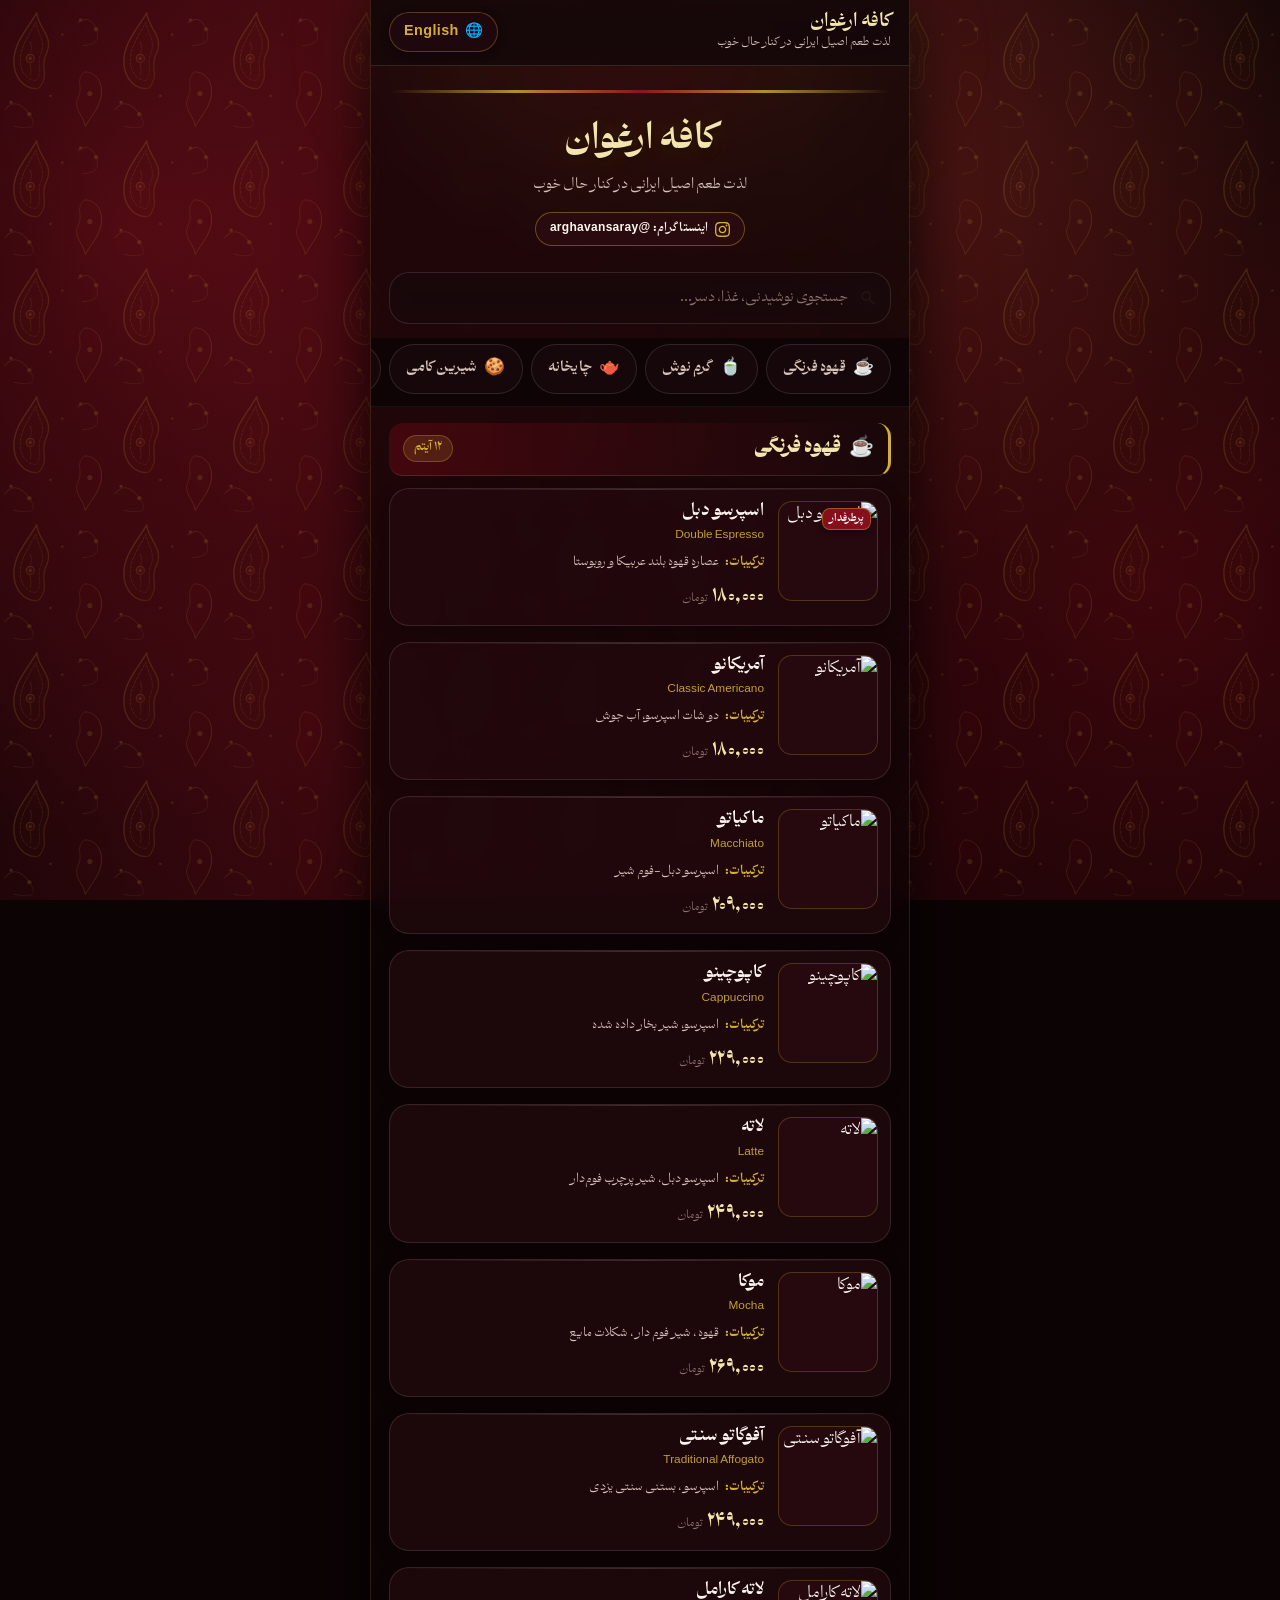
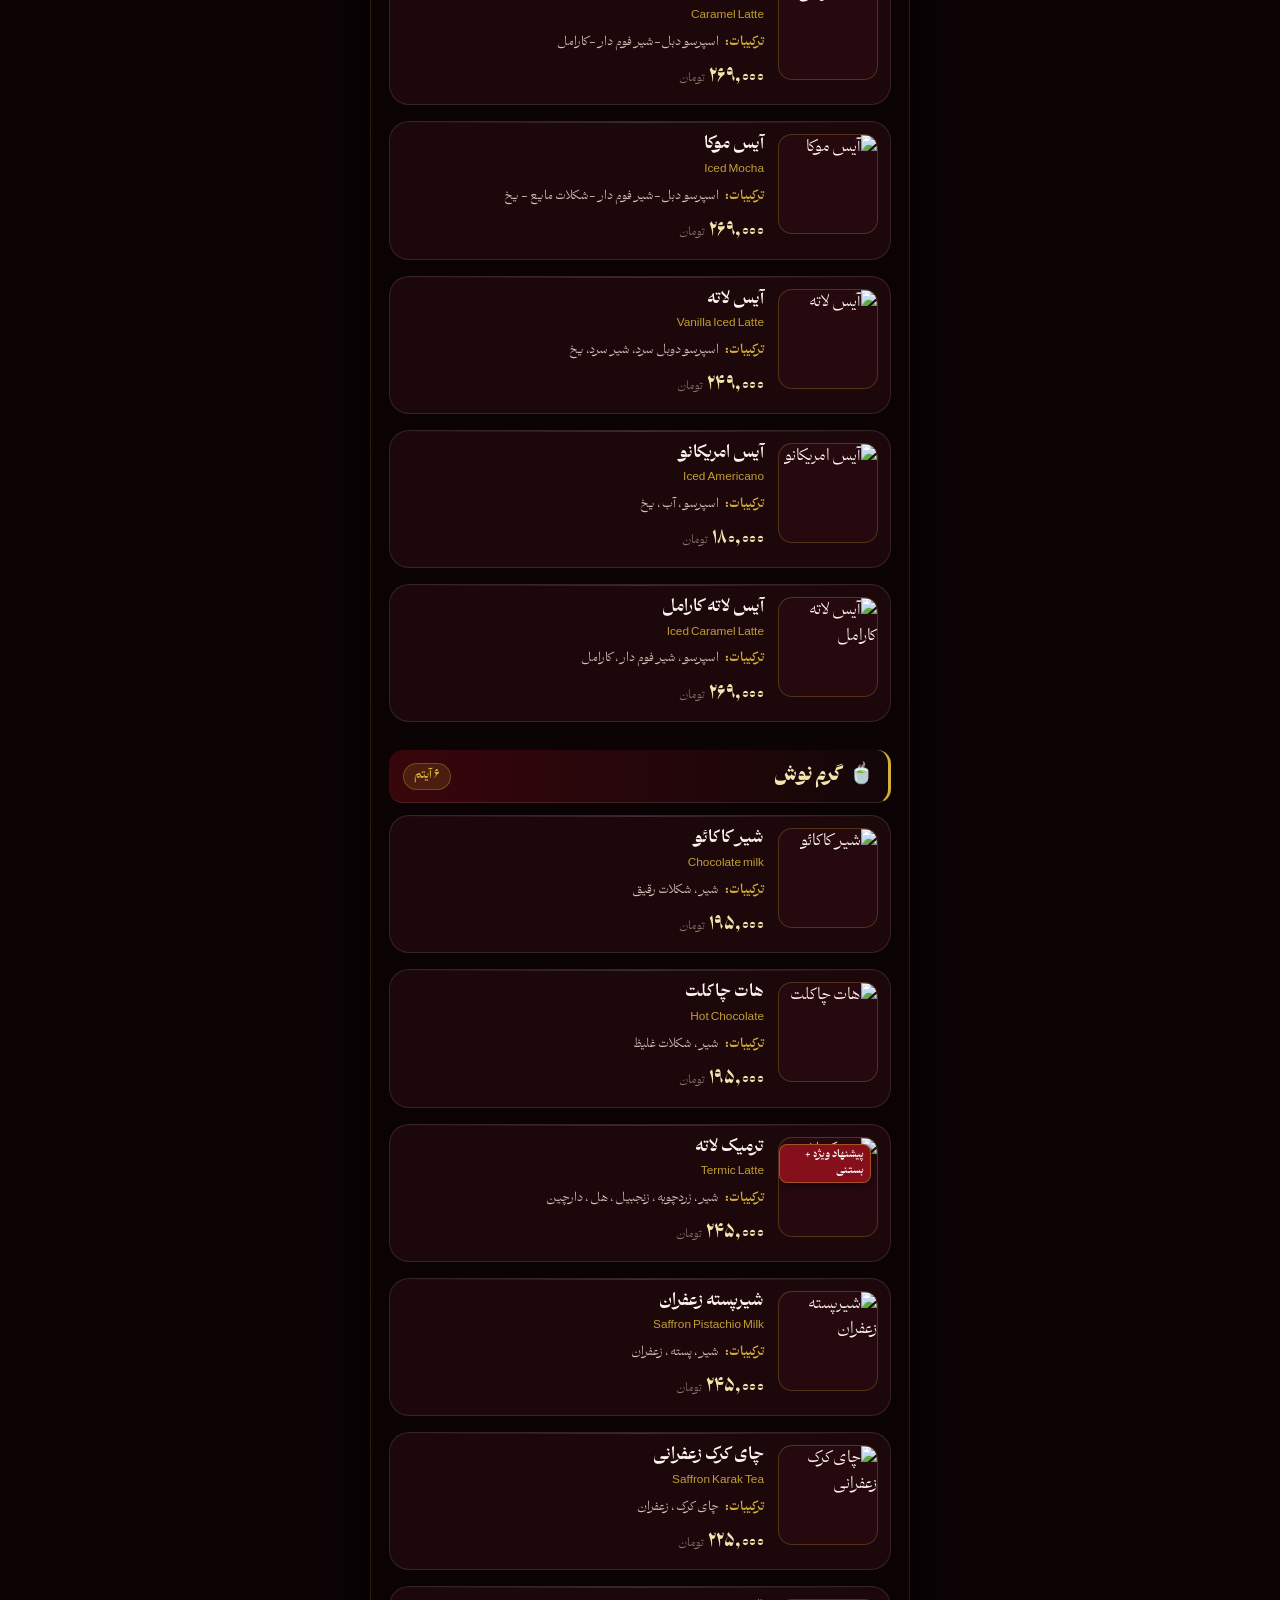
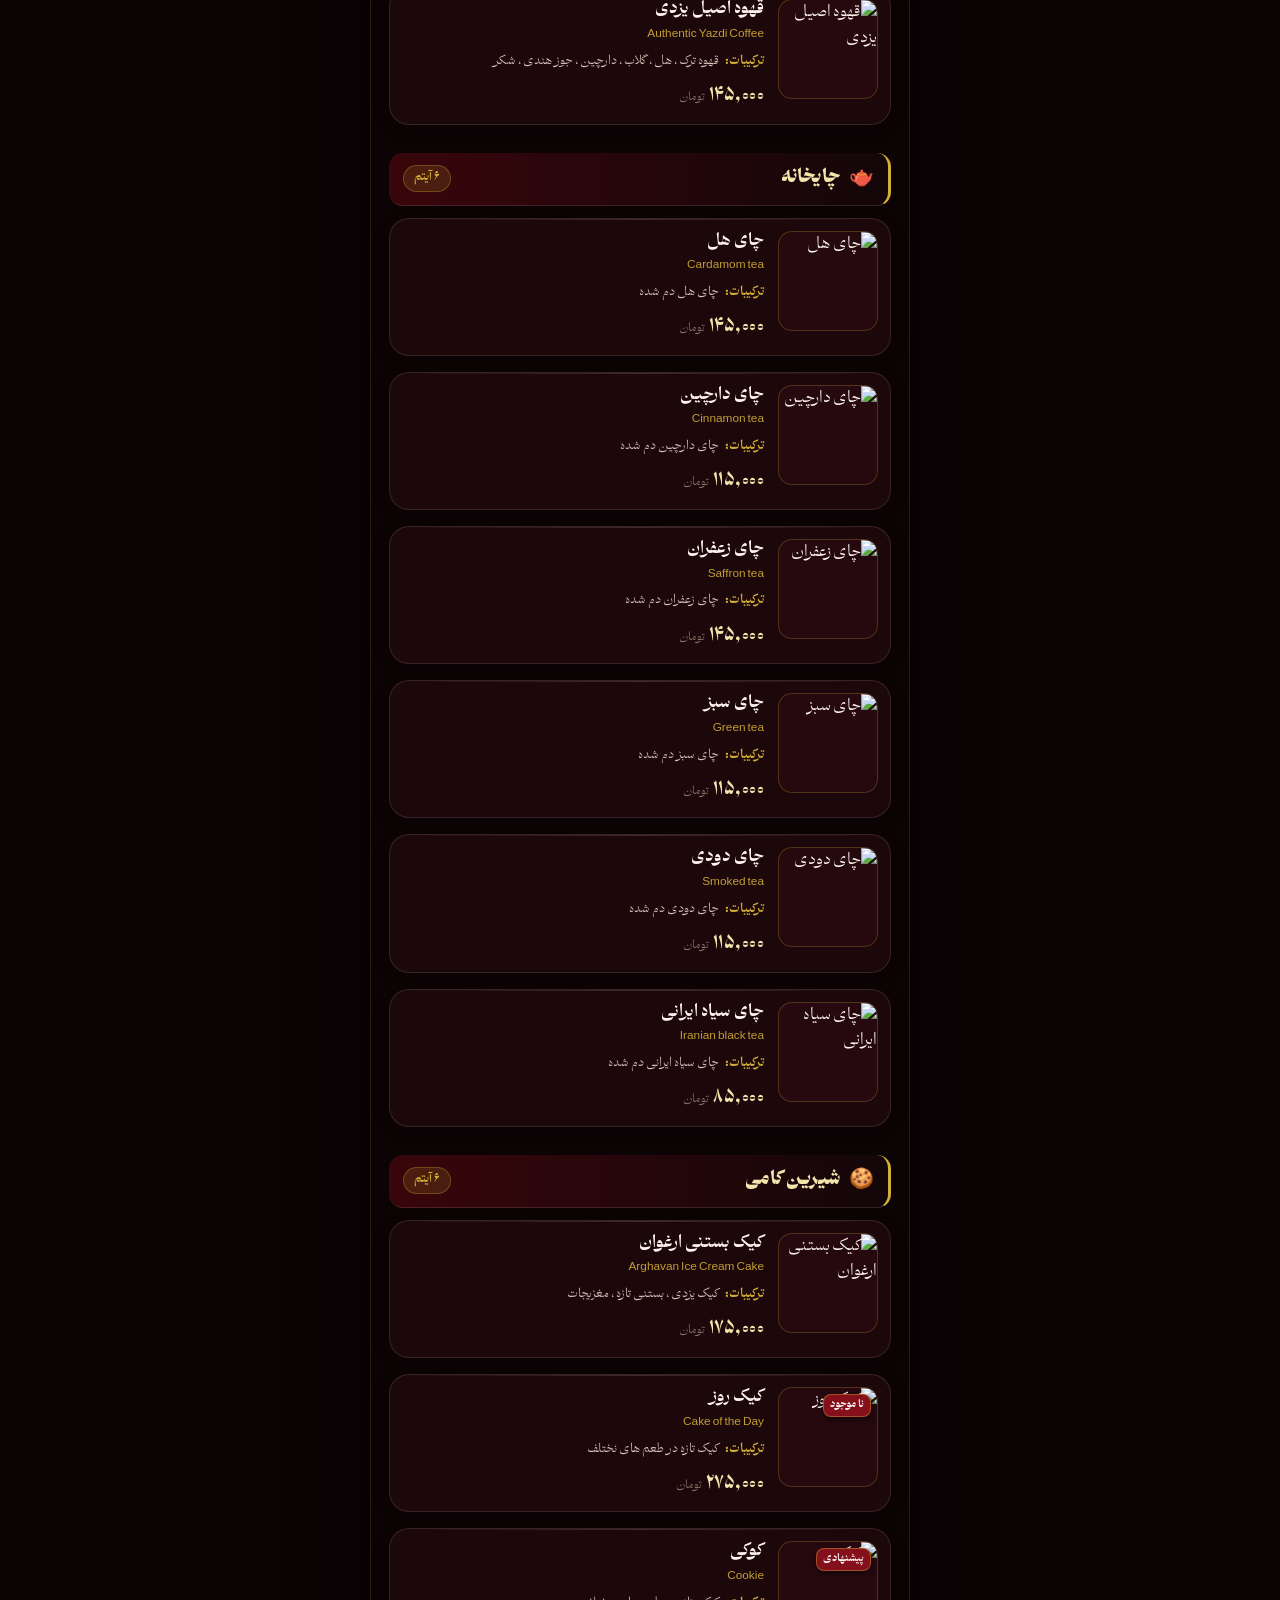
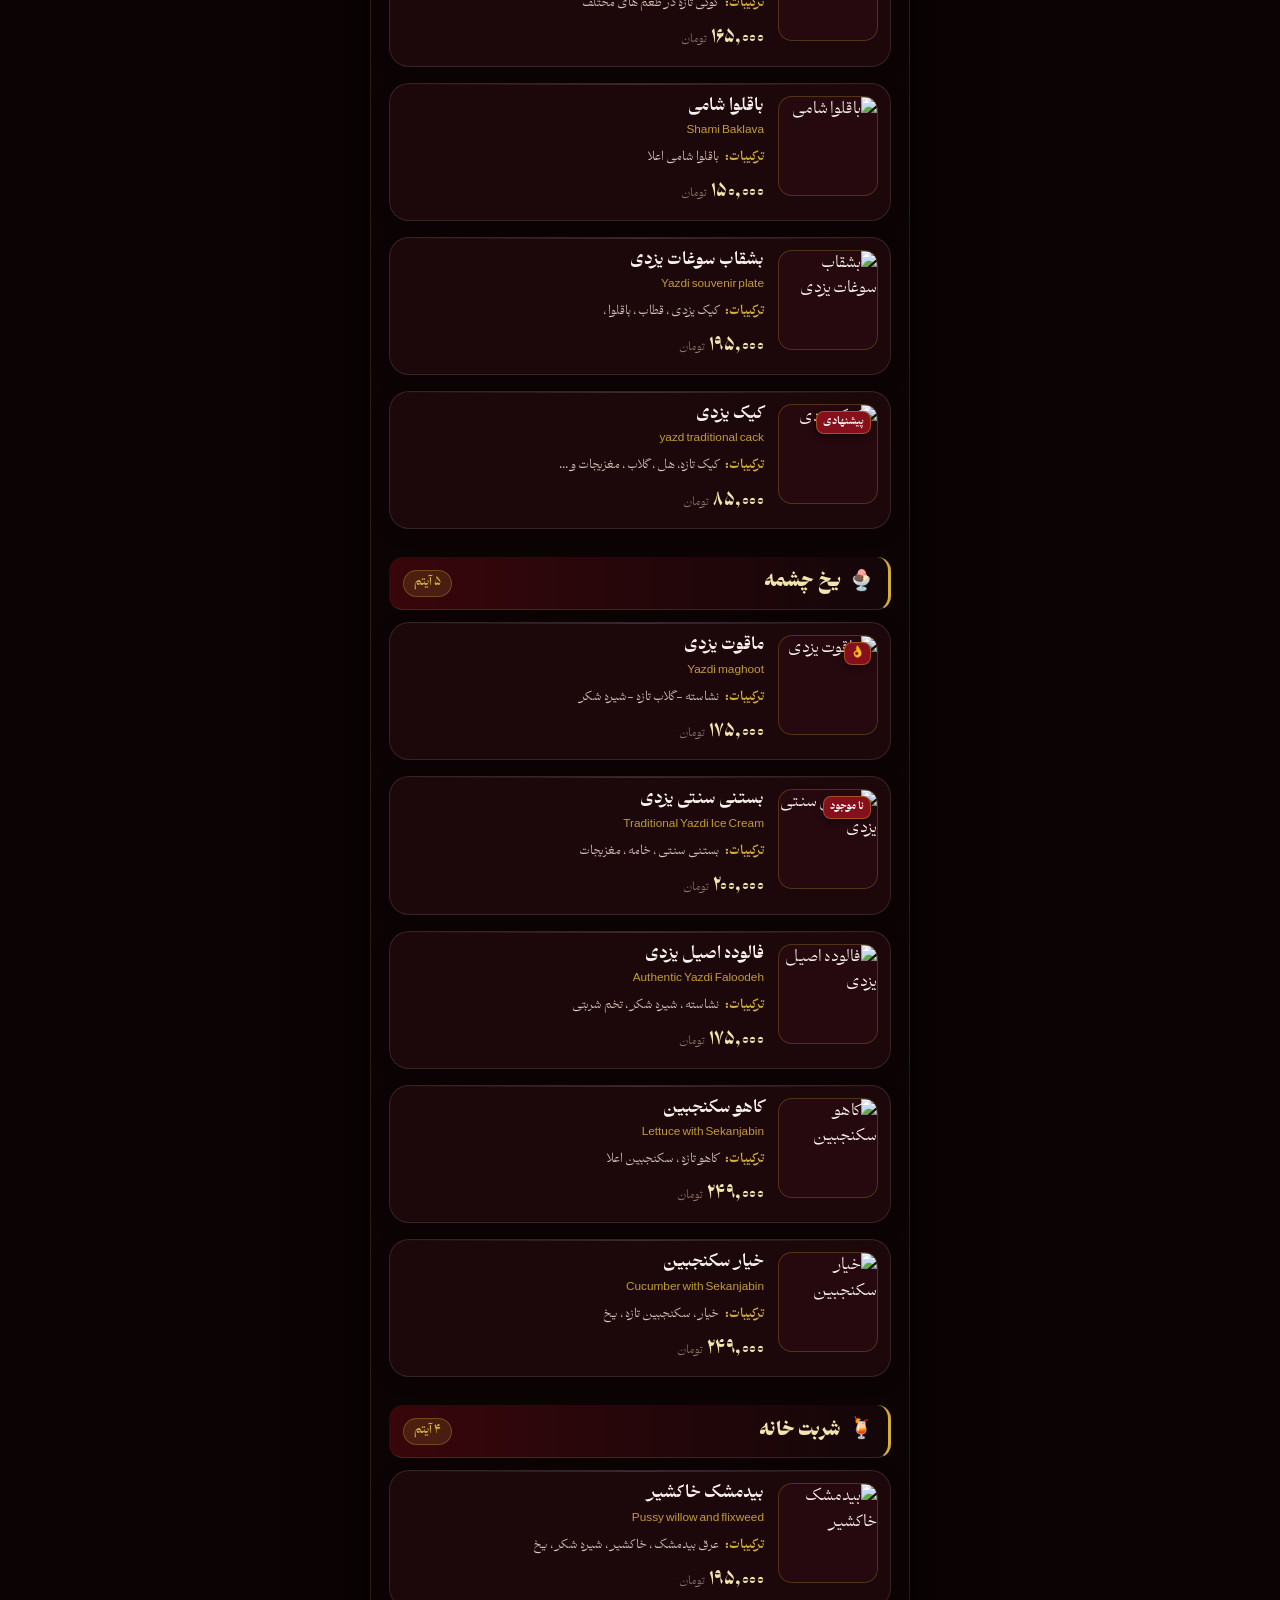
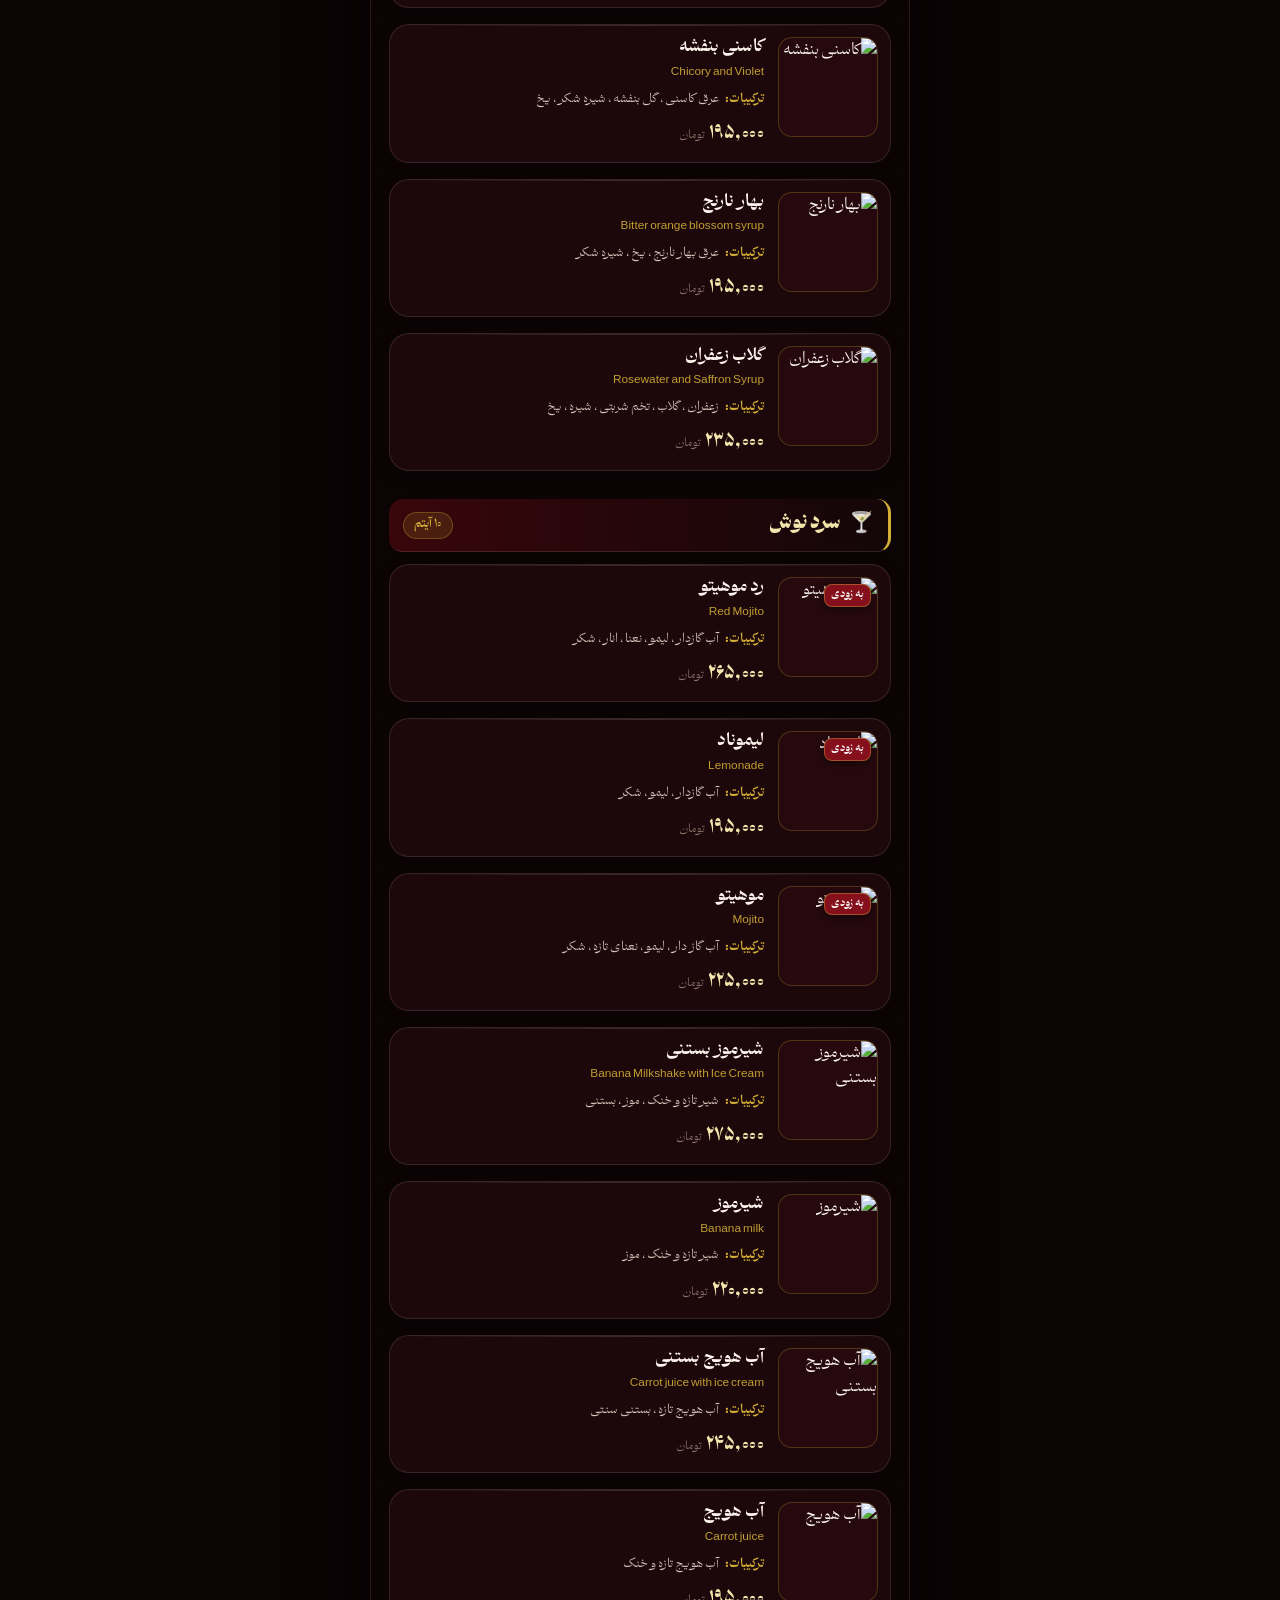
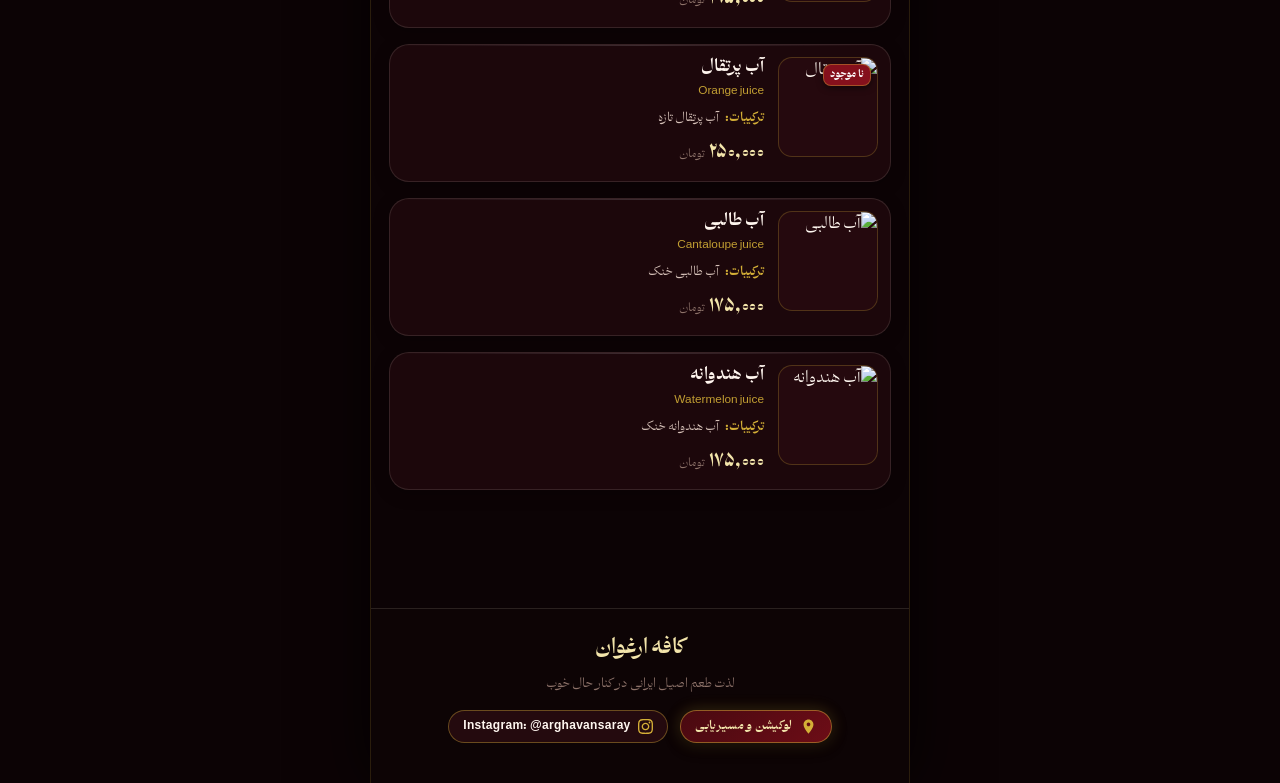
==== commit b5ac9dd8: "refactor: migrate menu backend storage from JSON file to SQLite database with image upload support" ====
--- a/index.html
+++ b/index.html
@@ -75,13 +75,59 @@
     <!-- Sticky Horizontal Category Navigation (Smooth scroll to section) -->
     <div class="categories-wrapper">
       <div class="categories-scroll" id="categoriesScroll">
-        <!-- Rendered dynamically -->
+        <div class="skeleton-shimmer skeleton-category-pill"></div>
+        <div class="skeleton-shimmer skeleton-category-pill"></div>
+        <div class="skeleton-shimmer skeleton-category-pill"></div>
+        <div class="skeleton-shimmer skeleton-category-pill"></div>
       </div>
     </div>
 
-    <!-- Main Categorized Menu Sections (همه محصولات زیر دسته اختصاصی خود در صفحه اصلی) -->
+    <!-- Main Categorized Menu Sections (Pure Database Data) -->
     <main class="menu-section" id="menuSectionsContainer">
-      <!-- Injected by app.js grouped by category -->
+      <div class="skeleton-loading-wrapper" id="menuSkeletonLoader">
+        <div class="skeleton-banner">
+          <span class="skeleton-banner-icon">☕</span>
+          <span class="skeleton-banner-text">در حال بارگذاری منوی لحظه‌ای کافه ارغوان از پایگاه‌داده...</span>
+        </div>
+        <div class="items-grid">
+          <div class="menu-card skeleton-card">
+            <div class="card-img-wrapper skeleton-shimmer skeleton-img"></div>
+            <div class="card-content">
+              <div class="skeleton-shimmer skeleton-title skeleton-line"></div>
+              <div class="skeleton-shimmer skeleton-subtitle skeleton-line"></div>
+              <div class="skeleton-shimmer skeleton-desc skeleton-line"></div>
+              <div class="skeleton-shimmer skeleton-price"></div>
+            </div>
+          </div>
+          <div class="menu-card skeleton-card">
+            <div class="card-img-wrapper skeleton-shimmer skeleton-img"></div>
+            <div class="card-content">
+              <div class="skeleton-shimmer skeleton-title skeleton-line"></div>
+              <div class="skeleton-shimmer skeleton-subtitle skeleton-line"></div>
+              <div class="skeleton-shimmer skeleton-desc skeleton-line"></div>
+              <div class="skeleton-shimmer skeleton-price"></div>
+            </div>
+          </div>
+          <div class="menu-card skeleton-card">
+            <div class="card-img-wrapper skeleton-shimmer skeleton-img"></div>
+            <div class="card-content">
+              <div class="skeleton-shimmer skeleton-title skeleton-line"></div>
+              <div class="skeleton-shimmer skeleton-subtitle skeleton-line"></div>
+              <div class="skeleton-shimmer skeleton-desc skeleton-line"></div>
+              <div class="skeleton-shimmer skeleton-price"></div>
+            </div>
+          </div>
+          <div class="menu-card skeleton-card">
+            <div class="card-img-wrapper skeleton-shimmer skeleton-img"></div>
+            <div class="card-content">
+              <div class="skeleton-shimmer skeleton-title skeleton-line"></div>
+              <div class="skeleton-shimmer skeleton-subtitle skeleton-line"></div>
+              <div class="skeleton-shimmer skeleton-desc skeleton-line"></div>
+              <div class="skeleton-shimmer skeleton-price"></div>
+            </div>
+          </div>
+        </div>
+      </div>
     </main>
 
     <!-- Footer Information -->
@@ -113,7 +159,6 @@
   <div class="toast-container" id="toastContainer"></div>
 
   <!-- Scripts -->
-  <script src="data.js"></script>
   <script src="app.js"></script>
 </body>
 
--- a/style.css
+++ b/style.css
@@ -1366,14 +1366,16 @@
 
 /* Image Upload / Preview in Form */
 .image-picker-zone {
+  position: relative;
   border: 2px dashed var(--gold-border);
   border-radius: var(--radius-md);
-  padding: 12px;
+  padding: 14px;
   text-align: center;
   background: rgba(0, 0, 0, 0.25);
   cursor: pointer;
   transition: var(--transition-fast);
   margin-top: 6px;
+  overflow: hidden;
 }
 
 .image-picker-zone:hover {
@@ -1381,12 +1383,19 @@
   border-color: var(--gold-antique);
 }
 
+.image-picker-zone.dragover {
+  border-color: var(--gold-light);
+  background: rgba(148, 19, 32, 0.35);
+  transform: scale(1.01);
+}
+
 .image-picker-preview {
   width: 100%;
-  height: 120px;
+  height: 140px;
   object-fit: cover;
   border-radius: var(--radius-sm);
   margin-bottom: 8px;
+  border: 1px solid var(--gold-border);
   display: none;
 }
 
@@ -1395,8 +1404,30 @@
 }
 
 .image-picker-hint {
-  font-size: 0.75rem;
+  font-size: 0.78rem;
   color: var(--text-muted);
+  line-height: 1.5;
+}
+
+.image-upload-spinner {
+  display: flex;
+  align-items: center;
+  justify-content: center;
+  gap: 8px;
+  background: rgba(22, 6, 9, 0.92);
+  border: 1px solid var(--gold-antique);
+  border-radius: var(--radius-sm);
+  padding: 10px 14px;
+  color: var(--gold-light);
+  font-size: 0.8rem;
+  font-weight: 600;
+  margin-bottom: 8px;
+  animation: pulseGoldGlow 1.5s infinite alternate;
+}
+
+@keyframes pulseGoldGlow {
+  0% { box-shadow: 0 0 5px rgba(212, 175, 55, 0.2); }
+  100% { box-shadow: 0 0 15px rgba(212, 175, 55, 0.5); }
 }
 
 .btn-primary-action {
@@ -1533,3 +1564,122 @@
   fill: #fff;
   transform: scale(1.15);
 }
+
+/* ==========================================================================
+   Skeleton Shimmer Loading State (Pure Database Loading - No Mock Flash)
+   ========================================================================== */
+.skeleton-loading-wrapper {
+  padding: 10px 0;
+}
+
+.skeleton-banner {
+  display: flex;
+  align-items: center;
+  justify-content: center;
+  gap: 10px;
+  background: rgba(45, 9, 14, 0.45);
+  border: 1px solid var(--gold-border);
+  border-radius: var(--radius-md);
+  padding: 14px 20px;
+  margin-bottom: 24px;
+  text-align: center;
+}
+
+.skeleton-banner-icon {
+  font-size: 1.3rem;
+  animation: pulseGoldGlow 1.4s infinite alternate;
+}
+
+.skeleton-banner-text {
+  font-size: 0.88rem;
+  color: var(--gold-light);
+  font-weight: 600;
+  letter-spacing: 0.3px;
+}
+
+.skeleton-shimmer {
+  background: linear-gradient(
+    90deg,
+    rgba(38, 10, 15, 0.6) 0%,
+    rgba(95, 14, 23, 0.55) 50%,
+    rgba(38, 10, 15, 0.6) 100%
+  );
+  background-size: 200% 100%;
+  animation: lacquerShimmer 1.8s infinite linear;
+  border-radius: var(--radius-sm);
+}
+
+@keyframes lacquerShimmer {
+  0% {
+    background-position: 200% 0;
+  }
+  100% {
+    background-position: -200% 0;
+  }
+}
+
+.skeleton-card {
+  pointer-events: none;
+  background: rgba(22, 6, 9, 0.7);
+  border: 1px solid rgba(212, 175, 55, 0.15);
+}
+
+.skeleton-img {
+  width: 100%;
+  height: 100%;
+  min-height: 160px;
+}
+
+.skeleton-line {
+  height: 14px;
+  margin-bottom: 8px;
+}
+
+.skeleton-title {
+  width: 65%;
+  height: 18px;
+  border-radius: 4px;
+}
+
+.skeleton-subtitle {
+  width: 40%;
+  height: 12px;
+  margin-bottom: 12px;
+  border-radius: 4px;
+}
+
+.skeleton-desc {
+  width: 90%;
+  height: 12px;
+  border-radius: 4px;
+}
+
+.skeleton-price {
+  width: 80px;
+  height: 22px;
+  border-radius: 6px;
+  margin-top: 10px;
+}
+
+.skeleton-category-pill {
+  width: 110px;
+  height: 38px;
+  border-radius: var(--radius-full);
+  flex-shrink: 0;
+}
+
+.fade-in {
+  animation: contentFadeIn 0.35s cubic-bezier(0.16, 1, 0.3, 1) forwards;
+}
+
+@keyframes contentFadeIn {
+  from {
+    opacity: 0;
+    transform: translateY(6px);
+  }
+  to {
+    opacity: 1;
+    transform: translateY(0);
+  }
+}
+
